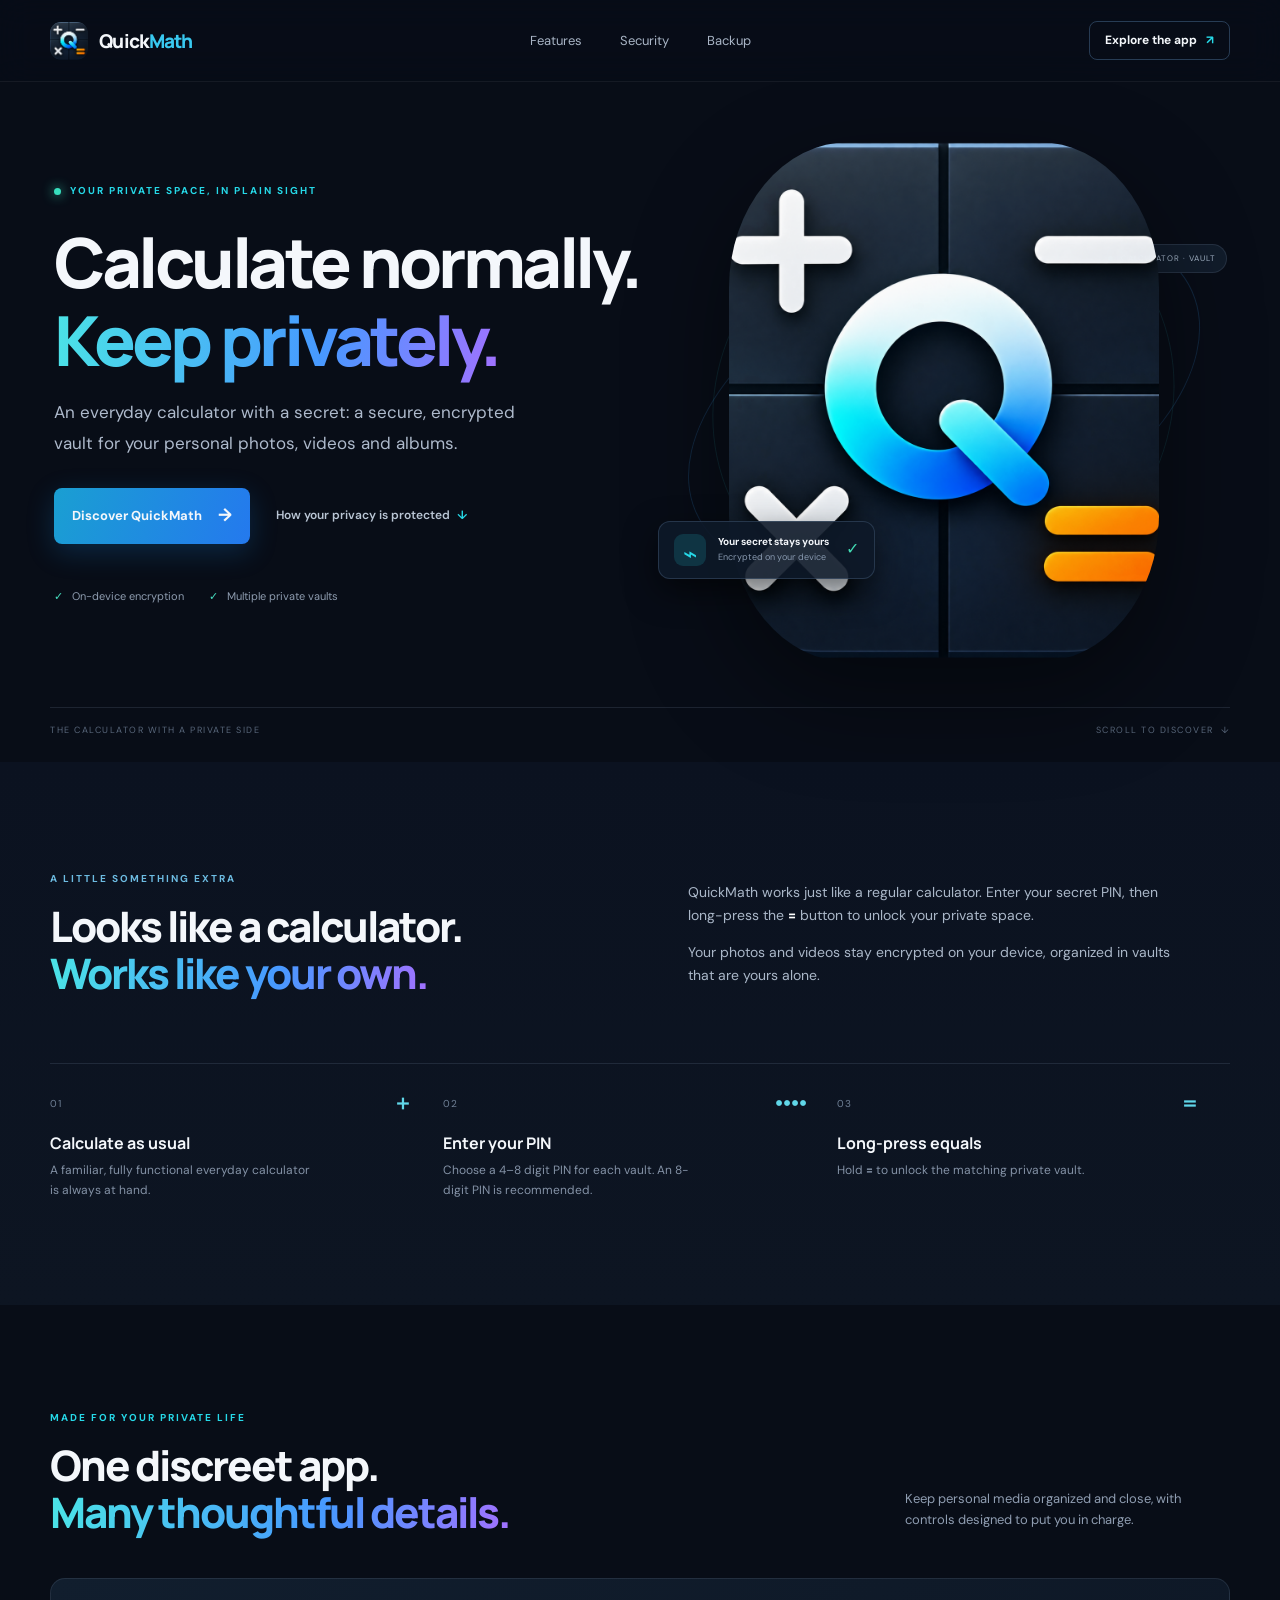
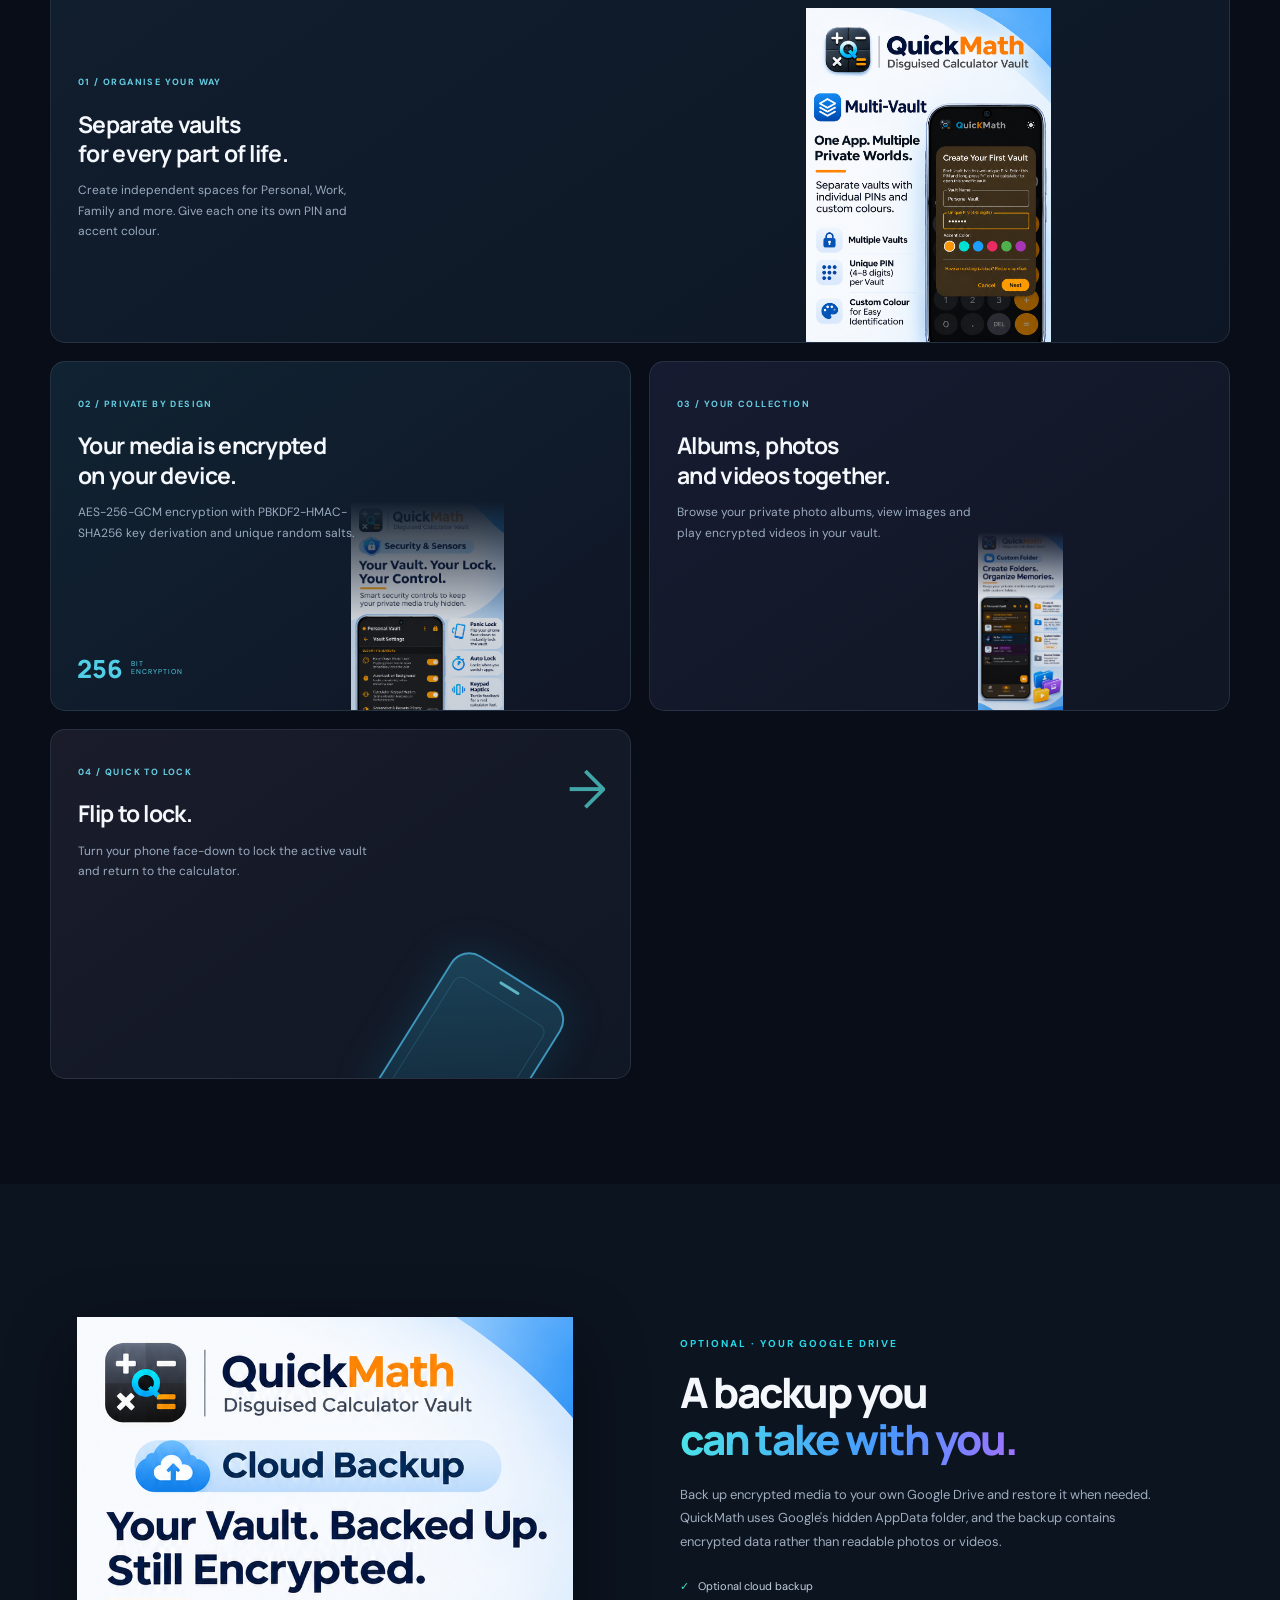
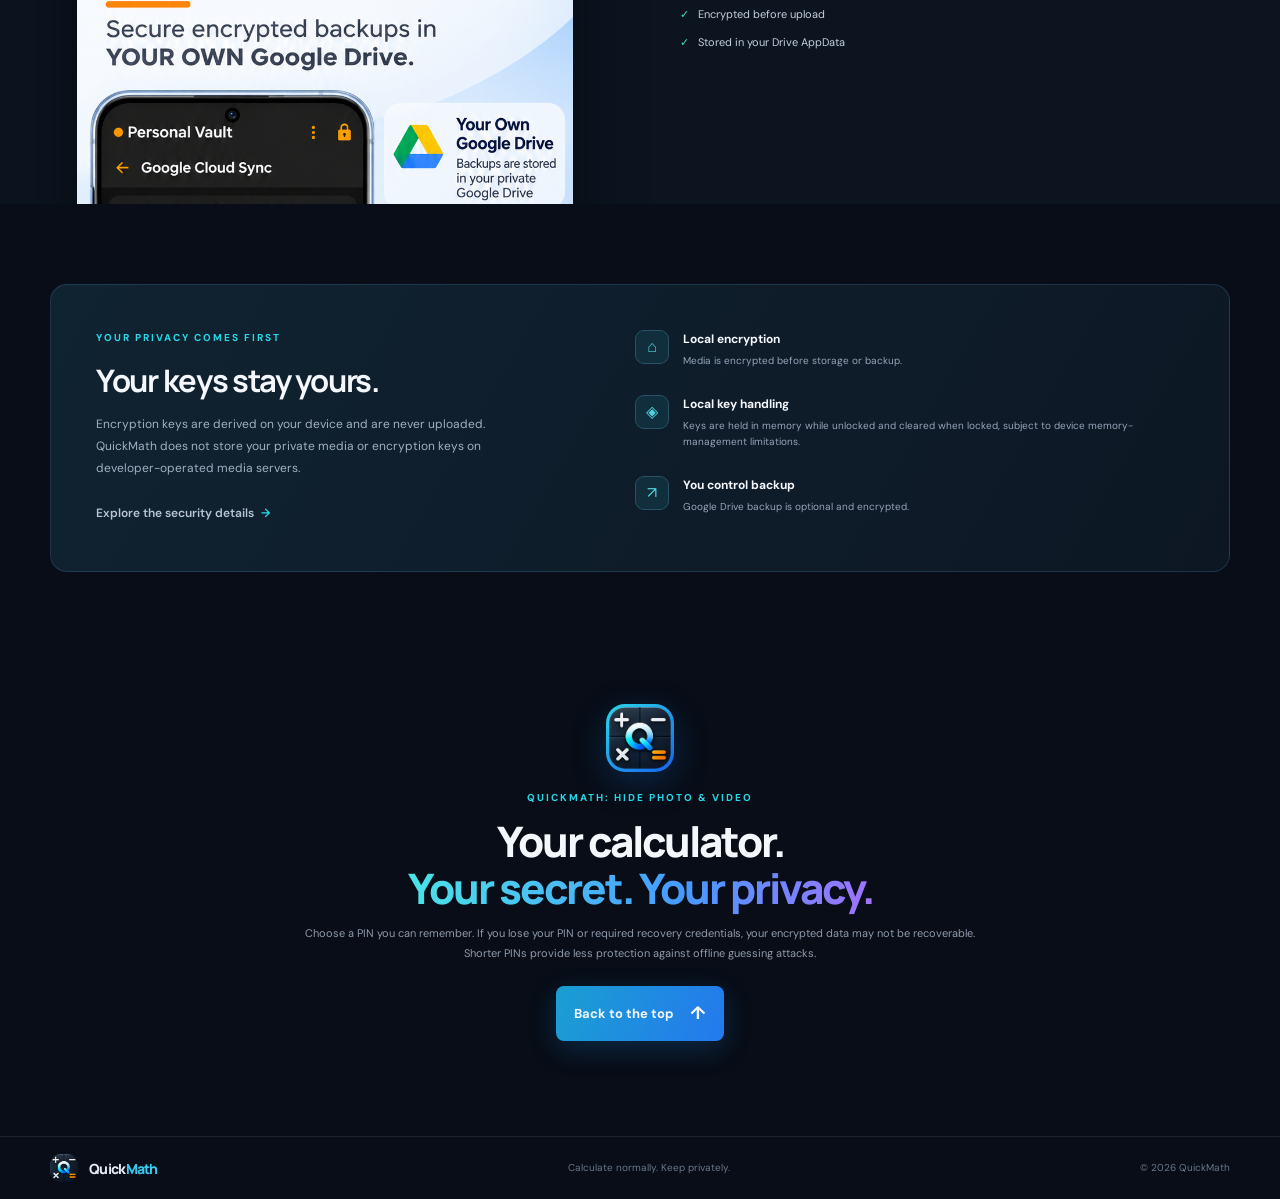
==== index.html @ 7831667c "Add QuickMath landing page" ====
<!doctype html>
<html lang="en">
<head>
  <meta charset="utf-8">
  <meta name="viewport" content="width=device-width, initial-scale=1">
  <meta name="theme-color" content="#080d17">
  <meta name="description" content="QuickMath is an everyday calculator with a private, encrypted multi-vault for your photos and videos.">
  <title>QuickMath — Calculate Normally. Keep Privately.</title>
  <link rel="icon" type="image/png" href="Assets/QuickMath_icon.png">
  <link rel="preconnect" href="https://fonts.googleapis.com">
  <link rel="preconnect" href="https://fonts.gstatic.com" crossorigin>
  <link href="https://fonts.googleapis.com/css2?family=DM+Sans:wght@400;500;600;700&family=Manrope:wght@400;500;600;700;800&display=swap" rel="stylesheet">
  <link rel="stylesheet" href="styles.css">
</head>
<body>
  <header class="site-header">
    <a class="brand" href="#top" aria-label="QuickMath home"><img src="Assets/QuickMath_icon.png" alt="" width="42" height="42"><span>Quick<span class="brand-accent">Math</span></span></a>
    <nav aria-label="Main navigation">
      <a href="#features">Features</a><a href="#security">Security</a><a href="#backup">Backup</a>
    </nav>
    <a class="header-cta" href="#how-it-works">Explore the app <span aria-hidden="true">↗</span></a>
  </header>

  <main id="top">
    <section class="hero page-width">
      <div class="hero-copy">
        <div class="eyebrow"><span class="status-dot"></span> YOUR PRIVATE SPACE, IN PLAIN SIGHT</div>
        <h1>Calculate normally.<br><span>Keep privately.</span></h1>
        <p class="hero-lede">An everyday calculator with a secret: a secure, encrypted vault for your personal photos, videos and albums.</p>
        <div class="hero-actions"><a class="button button-primary" href="#how-it-works">Discover QuickMath <span aria-hidden="true">→</span></a><a class="text-link" href="#security">How your privacy is protected <span aria-hidden="true">↓</span></a></div>
        <div class="trust-row"><span><i>✓</i> On-device encryption</span><span><i>✓</i> Multiple private vaults</span></div>
      </div>
      <div class="hero-art" aria-label="QuickMath calculator app icon">
        <div class="orbit orbit-one"></div><div class="orbit orbit-two"></div>
        <div class="hero-glow"></div>
        <img src="Assets/QuickMath_icon.png" alt="QuickMath app icon: a calculator with a magnifying glass" width="520" height="520">
        <div class="floating-note"><span class="note-icon">⌁</span><span><strong>Your secret stays yours</strong><small>Encrypted on your device</small></span><span class="note-check">✓</span></div>
        <div class="tiny-chip"><span class="chip-dot"></span> CALCULATOR · VAULT</div>
      </div>
      <div class="hero-bottom"><span>THE CALCULATOR WITH A PRIVATE SIDE</span><span>SCROLL TO DISCOVER&nbsp; ↓</span></div>
    </section>

    <section class="intro-section section-pad" id="how-it-works">
      <div class="page-width intro-grid">
        <div><div class="eyebrow muted-eyebrow">A LITTLE SOMETHING EXTRA</div><h2>Looks like a calculator.<br><span>Works like your own.</span></h2></div>
        <div class="intro-text"><p>QuickMath works just like a regular calculator. Enter your secret PIN, then long-press the <strong>=</strong> button to unlock your private space.</p><p>Your photos and videos stay encrypted on your device, organized in vaults that are yours alone.</p></div>
      </div>
      <div class="page-width steps">
        <article><span class="step-number">01</span><span class="step-icon">＋</span><h3>Calculate as usual</h3><p>A familiar, fully functional everyday calculator is always at hand.</p></article>
        <article><span class="step-number">02</span><span class="step-icon">••••</span><h3>Enter your PIN</h3><p>Choose a 4–8 digit PIN for each vault. An 8-digit PIN is recommended.</p></article>
        <article><span class="step-number">03</span><span class="step-icon">＝</span><h3>Long-press equals</h3><p>Hold <strong>=</strong> to unlock the matching private vault.</p></article>
      </div>
    </section>

    <section class="features-section section-pad" id="features">
      <div class="page-width">
        <div class="section-heading"><div><div class="eyebrow">MADE FOR YOUR PRIVATE LIFE</div><h2>One discreet app.<br><span>Many thoughtful details.</span></h2></div><p>Keep personal media organized and close, with controls designed to put you in charge.</p></div>
        <div class="feature-grid">
          <article class="feature-card feature-wide"><div class="feature-copy"><span class="feature-kicker">01 / ORGANISE YOUR WAY</span><h3>Separate vaults<br>for every part of life.</h3><p>Create independent spaces for Personal, Work, Family and more. Give each one its own PIN and accent colour.</p></div><img src="Assets/QuickMath Multi-Vault Poster.png" alt="QuickMath multi-vault feature" loading="lazy"></article>
          <article class="feature-card feature-encryption" id="security"><span class="feature-kicker">02 / PRIVATE BY DESIGN</span><h3>Your media is encrypted<br>on your device.</h3><p>AES-256-GCM encryption with PBKDF2-HMAC-SHA256 key derivation and unique random salts.</p><div class="security-stamp"><span>256</span><small>BIT<br>ENCRYPTION</small></div><img src="Assets/QuickMath Vault Security Poster.png" alt="QuickMath vault security" loading="lazy"></article>
          <article class="feature-card feature-organization"><span class="feature-kicker">03 / YOUR COLLECTION</span><h3>Albums, photos<br>and videos together.</h3><p>Browse your private photo albums, view images and play encrypted videos in your vault.</p><img src="Assets/QuickMath Folder Organization Poster.png" alt="Organize private media in QuickMath" loading="lazy"></article>
          <article class="feature-card feature-panic"><span class="feature-kicker">04 / QUICK TO LOCK</span><div class="panic-icon">↘</div><h3>Flip to lock.</h3><p>Turn your phone face-down to lock the active vault and return to the calculator.</p><div class="phone-graphic"><span></span><i></i></div></article>
        </div>
      </div>
    </section>

    <section class="backup-section section-pad" id="backup">
      <div class="page-width backup-grid">
        <div class="backup-art"><div class="backup-orb"></div><img src="Assets/QuickMath Cloud Backup Vault.png" alt="QuickMath encrypted Google Drive backup" loading="lazy"></div>
        <div class="backup-copy"><div class="eyebrow">OPTIONAL · YOUR GOOGLE DRIVE</div><h2>A backup you<br><span>can take with you.</span></h2><p>Back up encrypted media to your own Google Drive and restore it when needed. QuickMath uses Google's hidden AppData folder, and the backup contains encrypted data rather than readable photos or videos.</p><div class="backup-points"><span><i>✓</i> Optional cloud backup</span><span><i>✓</i> Encrypted before upload</span><span><i>✓</i> Stored in your Drive AppData</span></div></div>
      </div>
    </section>

    <section class="privacy-section section-pad">
      <div class="page-width privacy-panel"><div class="privacy-copy"><div class="eyebrow">YOUR PRIVACY COMES FIRST</div><h2>Your keys stay yours.</h2><p>Encryption keys are derived on your device and are never uploaded. QuickMath does not store your private media or encryption keys on developer-operated media servers.</p><a class="text-link" href="#security">Explore the security details <span aria-hidden="true">→</span></a></div><div class="privacy-facts"><div><span class="fact-icon">⌂</span><span><strong>Local encryption</strong><small>Media is encrypted before storage or backup.</small></span></div><div><span class="fact-icon">◈</span><span><strong>Local key handling</strong><small>Keys are held in memory while unlocked and cleared when locked, subject to device memory-management limitations.</small></span></div><div><span class="fact-icon">↗</span><span><strong>You control backup</strong><small>Google Drive backup is optional and encrypted.</small></span></div></div></div>
    </section>

    <section class="closing-section page-width"><div class="closing-icon"><img src="Assets/QuickMath_icon.png" alt="" loading="lazy"></div><div class="eyebrow">QUICKMATH: HIDE PHOTO &amp; VIDEO</div><h2>Your calculator.<br><span>Your secret. Your privacy.</span></h2><p>Choose a PIN you can remember. If you lose your PIN or required recovery credentials, your encrypted data may not be recoverable. Shorter PINs provide less protection against offline guessing attacks.</p><a class="button button-primary" href="#top">Back to the top <span aria-hidden="true">↑</span></a></section>
  </main>
  <footer class="site-footer"><div class="page-width footer-inner"><a class="brand" href="#top"><img src="Assets/QuickMath_icon.png" alt="" width="32" height="32"><span>Quick<span class="brand-accent">Math</span></span></a><span>Calculate normally. Keep privately.</span><span>© <span id="year">2026</span> QuickMath</span></div></footer>
  <script>document.getElementById('year').textContent = new Date().getFullYear();</script>
</body>
</html>
---- styles.css ----
:root{color-scheme:dark;--bg:#080d17;--panel:#0e1624;--panel2:#111d2c;--text:#f4f7fb;--muted:#a7b2c2;--soft:#718096;--line:rgba(166,190,221,.13);--cyan:#26d9e8;--blue:#408dff;--orange:#ffad35;--font:'DM Sans',sans-serif;--display:'Manrope',sans-serif}*{box-sizing:border-box}html{scroll-behavior:smooth;scroll-padding-top:90px}body{margin:0;background:var(--bg);color:var(--text);font-family:var(--font);font-size:16px;line-height:1.65}a{color:inherit;text-decoration:none}.page-width{width:min(1180px,calc(100% - 64px));margin-inline:auto}.site-header{height:82px;padding:0 max(32px,calc((100vw - 1180px)/2));display:flex;align-items:center;justify-content:space-between;border-bottom:1px solid rgba(255,255,255,.06);position:sticky;top:0;z-index:10;background:rgba(8,13,23,.87);backdrop-filter:blur(16px)}.brand{display:flex;align-items:center;gap:11px;font:800 19px var(--display);letter-spacing:-.7px}.brand img{width:38px;height:38px;border-radius:11px;object-fit:cover}.brand-accent{color:#39c9f0}.site-header nav{display:flex;gap:38px;color:#a9b5c6;font-size:13px}.site-header nav a:hover,.text-link:hover{color:var(--cyan)}.header-cta{border:1px solid rgba(115,170,225,.3);padding:9px 15px;border-radius:8px;font-size:12px;font-weight:700}.header-cta span{color:var(--cyan);margin-left:6px}.hero{min-height:680px;display:grid;grid-template-columns:1.03fr .97fr;align-items:center;position:relative;padding-top:34px;padding-bottom:75px}.hero-copy{padding:0 0 15px 4px;position:relative;z-index:1}.eyebrow{font-size:10px;letter-spacing:2px;font-weight:700;color:var(--cyan);display:flex;align-items:center;gap:9px}.status-dot,.chip-dot{width:7px;height:7px;border-radius:50%;background:#38debd;box-shadow:0 0 12px #38debd}.hero h1,.section-heading h2,.intro-grid h2,.backup-copy h2,.closing-section h2{font:800 clamp(42px,5.7vw,69px)/1.12 var(--display);letter-spacing:-3.5px;margin:24px 0 19px}.hero h1 span,.intro-grid h2 span,.section-heading h2 span,.backup-copy h2 span,.closing-section h2 span{background:linear-gradient(100deg,#4be2e7 2%,#4799ff 60%,#a271ff 100%);-webkit-background-clip:text;background-clip:text;color:transparent}.hero-lede{max-width:490px;color:#aebacc;font-size:17px;line-height:1.8}.hero-actions{display:flex;align-items:center;gap:26px;margin-top:30px}.button{display:inline-flex;align-items:center;gap:16px;padding:13px 18px;border-radius:8px;font-weight:700;font-size:13px;transition:transform .2s,box-shadow .2s}.button:hover{transform:translateY(-2px)}.button-primary{background:linear-gradient(110deg,#1a9fd2,#2479ee);box-shadow:0 8px 28px rgba(24,142,231,.22)}.button-primary span{font-size:18px}.text-link{font-size:12px;font-weight:600;color:#b9c5d4}.text-link span{color:var(--cyan);margin-left:4px}.trust-row{display:flex;gap:25px;margin-top:43px;color:#8e9caf;font-size:11px}.trust-row i,.backup-points i{font-style:normal;color:#46dfc0;margin-right:6px}.hero-art{height:520px;position:relative;display:grid;place-items:center}.hero-art img{width:min(78%,430px);aspect-ratio:1;object-fit:cover;border-radius:28%;position:relative;z-index:1;filter:drop-shadow(0 35px 50px rgba(0,0,0,.45));animation:float 6s ease-in-out infinite}.hero-glow{position:absolute;width:75%;height:75%;border-radius:50%;background:radial-gradient(circle,rgba(0,180,255,.21),rgba(33,70,201,.11) 42%,transparent 70%);filter:blur(12px)}.orbit{position:absolute;border:1px solid rgba(66,165,255,.17);border-radius:50%;transform:rotate(-24deg)}.orbit-one{width:95%;height:58%}.orbit-two{width:82%;height:82%;border-color:rgba(64,222,231,.1)}.floating-note{position:absolute;z-index:2;left:0;bottom:83px;display:flex;gap:12px;align-items:center;padding:12px 15px;background:rgba(14,25,40,.9);border:1px solid rgba(133,177,218,.2);border-radius:12px;box-shadow:0 12px 32px #0008}.note-icon{width:32px;height:32px;display:grid;place-items:center;border-radius:9px;background:#0f3443;color:var(--cyan);font-size:24px}.floating-note strong,.floating-note small{display:block}.floating-note strong{font-size:10px}.floating-note small{font-size:9px;color:#8798ae}.note-check{color:#42dbb3;margin-left:5px}.tiny-chip{position:absolute;right:3px;top:102px;padding:7px 10px;border:1px solid var(--line);border-radius:20px;font-size:8px;letter-spacing:1px;color:#a5b5c8;background:#111c2b}.chip-dot{display:inline-block;width:5px;height:5px;margin-right:5px}.hero-bottom{position:absolute;bottom:24px;left:0;right:0;border-top:1px solid var(--line);padding-top:15px;display:flex;justify-content:space-between;color:#59677b;font-size:9px;letter-spacing:1.5px}.section-pad{padding:105px 0}.intro-section{background:linear-gradient(180deg,#0b1220,#0d1522)}.intro-grid{display:grid;grid-template-columns:1fr 1fr;gap:95px;align-items:center}.muted-eyebrow{color:#6dbce2}.intro-grid h2,.section-heading h2,.backup-copy h2{font-size:42px;letter-spacing:-2px;margin:16px 0 0}.intro-text{color:#aab7c8;font-size:14px;max-width:490px}.intro-text p+p{margin-top:12px}.intro-text strong{color:#fff}.steps{display:grid;grid-template-columns:repeat(3,1fr);margin-top:62px;border-top:1px solid var(--line)}.steps article{padding:25px 32px 0 0;position:relative}.step-number{font-size:10px;color:#708096;letter-spacing:1px}.step-icon{position:absolute;right:30px;top:22px;color:#60d6e8;font-size:21px;font-weight:700}.steps h3{font:700 16px var(--display);margin:16px 0 7px}.steps p{color:#8492a6;font-size:12px;max-width:270px;margin:0}.features-section{background:#080d17}.section-heading{display:flex;align-items:end;justify-content:space-between;margin-bottom:42px}.section-heading h2{margin-top:15px}.section-heading>p{color:#8f9db1;font-size:13px;max-width:325px;margin:0 0 5px}.feature-grid{display:grid;grid-template-columns:1fr 1fr;gap:18px}.feature-card{position:relative;overflow:hidden;min-height:325px;border:1px solid var(--line);border-radius:15px;background:linear-gradient(145deg,#111e2e,#0d1624);padding:27px}.feature-kicker{color:#66cde2;font-size:9px;letter-spacing:1.4px;font-weight:700}.feature-card h3{font:700 23px/1.28 var(--display);letter-spacing:-.7px;margin:16px 0 10px;position:relative;z-index:1}.feature-card p{font-size:12px;line-height:1.7;color:#9aabc0;max-width:300px;position:relative;z-index:1}.feature-wide{min-height:365px;grid-column:1 / -1;display:flex;align-items:center}.feature-wide img{position:absolute;right:-2%;bottom:-28%;width:55%;height:120%;object-fit:contain;object-position:center;mask-image:linear-gradient(90deg,transparent 0%,black 25%);}.feature-wide .feature-copy{position:relative;z-index:1;width:48%}.feature-encryption,.feature-organization{min-height:350px}.feature-encryption{background:linear-gradient(145deg,#102332,#101525)}.feature-encryption img{position:absolute;right:-10%;bottom:-35%;width:90%;height:95%;object-fit:contain;opacity:.83;mask-image:linear-gradient(180deg,transparent 0%,black 36%)}.security-stamp{position:absolute;z-index:2;bottom:24px;left:26px;display:flex;align-items:center;gap:8px;color:#50cfe6}.security-stamp span{font:800 25px var(--display)}.security-stamp small{font-size:7px;line-height:1.15;letter-spacing:1px}.feature-organization{background:linear-gradient(145deg,#171b31,#101623)}.feature-organization img{position:absolute;width:80%;height:53%;object-fit:contain;bottom:-2%;right:-4%;opacity:.88;mask-image:linear-gradient(180deg,transparent 0%,black 35%)}.feature-panic{background:linear-gradient(145deg,#1a1c2a,#101725);min-height:350px}.panic-icon{position:absolute;right:28px;top:18px;font-size:50px;color:#51d5d3;transform:rotate(-45deg);opacity:.75}.phone-graphic{position:absolute;width:130px;height:190px;right:17%;bottom:-76px;border:2px solid #3e95bb;border-radius:22px;transform:rotate(32deg);background:linear-gradient(145deg,#1c4358,#102133);box-shadow:0 0 45px #139ec92b}.phone-graphic span{position:absolute;top:9px;left:40%;width:23px;height:3px;background:#5bb3c3;border-radius:4px}.phone-graphic i{position:absolute;inset:25px 10px;border:1px solid #3988a54d;border-radius:9px}.backup-section{background:#0c1420;overflow:hidden}.backup-grid{display:grid;grid-template-columns:1fr 1fr;gap:80px;align-items:center}.backup-art{height:410px;position:relative;display:grid;place-items:center}.backup-art img{width:95%;height:95%;object-fit:contain;position:relative;z-index:1;filter:drop-shadow(0 25px 35px #0007)}.backup-orb{position:absolute;width:68%;height:68%;border-radius:50%;background:radial-gradient(circle,#204c71,transparent 68%);filter:blur(24px)}.backup-copy h2{font-size:42px}.backup-copy>p{font-size:13px;color:#9eacbe;line-height:1.8;max-width:490px;margin:20px 0}.backup-points{display:grid;gap:10px;margin-top:24px;color:#c3cfdd;font-size:11px}.privacy-section{padding-top:80px;padding-bottom:92px}.privacy-panel{display:grid;grid-template-columns:.9fr 1.1fr;gap:90px;border:1px solid rgba(92,164,218,.2);background:linear-gradient(120deg,#102331,#0d1724);border-radius:17px;padding:45px}.privacy-copy h2{font:700 31px var(--display);letter-spacing:-1.3px;margin:13px 0}.privacy-copy p{font-size:12px;color:#a0b0c2;line-height:1.8;max-width:410px;margin-bottom:20px}.privacy-facts{display:grid;gap:16px}.privacy-facts>div{display:flex;align-items:flex-start;gap:14px}.fact-icon{width:34px;height:34px;flex:0 0 34px;border:1px solid #285166;background:#102e3b;border-radius:9px;display:grid;place-items:center;color:#53d0dc}.privacy-facts strong,.privacy-facts small{display:block}.privacy-facts strong{font-size:12px}.privacy-facts small{font-size:10px;color:#95a5b8;line-height:1.6;margin-top:3px}.closing-section{text-align:center;padding-top:40px;padding-bottom:95px}.closing-icon{width:68px;height:68px;padding:3px;margin:0 auto 18px;border-radius:19px;background:linear-gradient(140deg,#28d8e9,#1763ea);box-shadow:0 10px 35px #146cc344}.closing-icon img{width:100%;height:100%;border-radius:16px}.closing-section .eyebrow{justify-content:center}.closing-section h2{font-size:42px;letter-spacing:-2px;margin:12px 0}.closing-section>p{max-width:690px;margin:0 auto 22px;color:#8e9bad;font-size:11px;line-height:1.8}.site-footer{border-top:1px solid var(--line);padding:17px 0}.footer-inner{display:flex;align-items:center;justify-content:space-between;color:#69778b;font-size:10px}.footer-inner .brand{color:#e4ebf5;font-size:14px}.footer-inner .brand img{width:28px;height:28px}.footer-inner .brand-accent{color:#39c9f0}@keyframes float{0%,100%{transform:translateY(0)}50%{transform:translateY(-10px)}}@media(max-width:800px){.page-width{width:min(100% - 40px,620px)}.site-header{height:70px;padding:0 20px}.site-header nav{gap:17px}.site-header nav a{font-size:11px}.header-cta{display:none}.hero{grid-template-columns:1fr;min-height:auto;padding-top:74px;padding-bottom:80px}.hero-copy{text-align:center}.eyebrow{justify-content:center}.hero-lede{margin-inline:auto}.hero-actions,.trust-row{justify-content:center}.hero-art{height:410px;grid-row:1;margin-bottom:16px}.hero-art img{width:min(63%,330px)}.floating-note{left:4%;bottom:55px}.tiny-chip{right:5%;top:45px}.hero-bottom{bottom:25px}.intro-grid,.backup-grid,.privacy-panel{grid-template-columns:1fr;gap:25px}.intro-grid{text-align:center}.intro-text{margin:auto}.section-pad{padding:78px 0}.steps{margin-top:40px}.feature-wide img{width:60%;right:-8%}.privacy-panel{padding:30px}.backup-art{height:320px;grid-row:2}.backup-copy{text-align:center}.backup-copy .eyebrow{justify-content:center}.backup-copy>p{margin-inline:auto}.backup-points{width:max-content;max-width:100%;margin-inline:auto;text-align:left}.privacy-copy{text-align:center}.privacy-copy .eyebrow{justify-content:center}.privacy-copy p{margin-inline:auto}.privacy-copy .text-link{display:inline-block}}@media(max-width:560px){body{font-size:15px}.page-width{width:calc(100% - 36px)}.site-header{padding:0 17px}.brand{font-size:16px}.brand img{width:33px;height:33px}.site-header nav{gap:12px}.site-header nav a{font-size:10px}.hero{padding-top:46px}.hero h1{font-size:43px;letter-spacing:-2.4px;margin-top:19px}.hero-lede{font-size:14px}.hero-actions{flex-direction:column;gap:17px}.trust-row{font-size:9px;gap:14px;margin-top:31px}.hero-art{height:335px}.hero-art img{width:65%}.floating-note{bottom:40px;left:0;padding:9px}.floating-note strong{font-size:9px}.floating-note small{font-size:8px}.tiny-chip{right:0;top:25px}.hero-bottom{font-size:7px}.section-pad{padding:65px 0}.intro-grid h2,.section-heading h2,.backup-copy h2{font-size:33px;letter-spacing:-1.7px}.intro-text{text-align:left;font-size:13px}.steps{grid-template-columns:1fr;gap:0;border-top:0;margin-top:31px}.steps article{border-top:1px solid var(--line);padding:18px 35px 18px 0}.step-icon{top:16px;right:4px}.steps h3{margin:9px 0 3px}.section-heading{display:block;text-align:center}.section-heading>p{margin:15px auto 0}.feature-grid{grid-template-columns:1fr;gap:13px}.feature-card{min-height:300px;padding:22px}.feature-wide{grid-column:auto;min-height:390px;align-items:flex-start}.feature-wide .feature-copy{width:100%}.feature-wide img{width:100%;height:66%;right:-4%;bottom:-6%;mask-image:linear-gradient(180deg,transparent 0%,black 24%)}.feature-encryption,.feature-organization,.feature-panic{min-height:330px}.feature-encryption img{width:105%;right:-15%;bottom:-26%}.feature-organization img{width:96%;right:-8%}.security-stamp{bottom:17px;left:22px}.phone-graphic{right:19%;width:105px;height:155px;bottom:-66px}.backup-art{height:275px}.privacy-panel{padding:26px 20px}.privacy-facts small{font-size:9px}.closing-section h2{font-size:34px;letter-spacing:-1.6px}.footer-inner{flex-wrap:wrap;gap:12px}.footer-inner>span:nth-child(2){display:none}}@media(prefers-reduced-motion:reduce){html{scroll-behavior:auto}*,*::before,*::after{animation-duration:.01ms!important;animation-iteration-count:1!important;transition-duration:.01ms!important}}
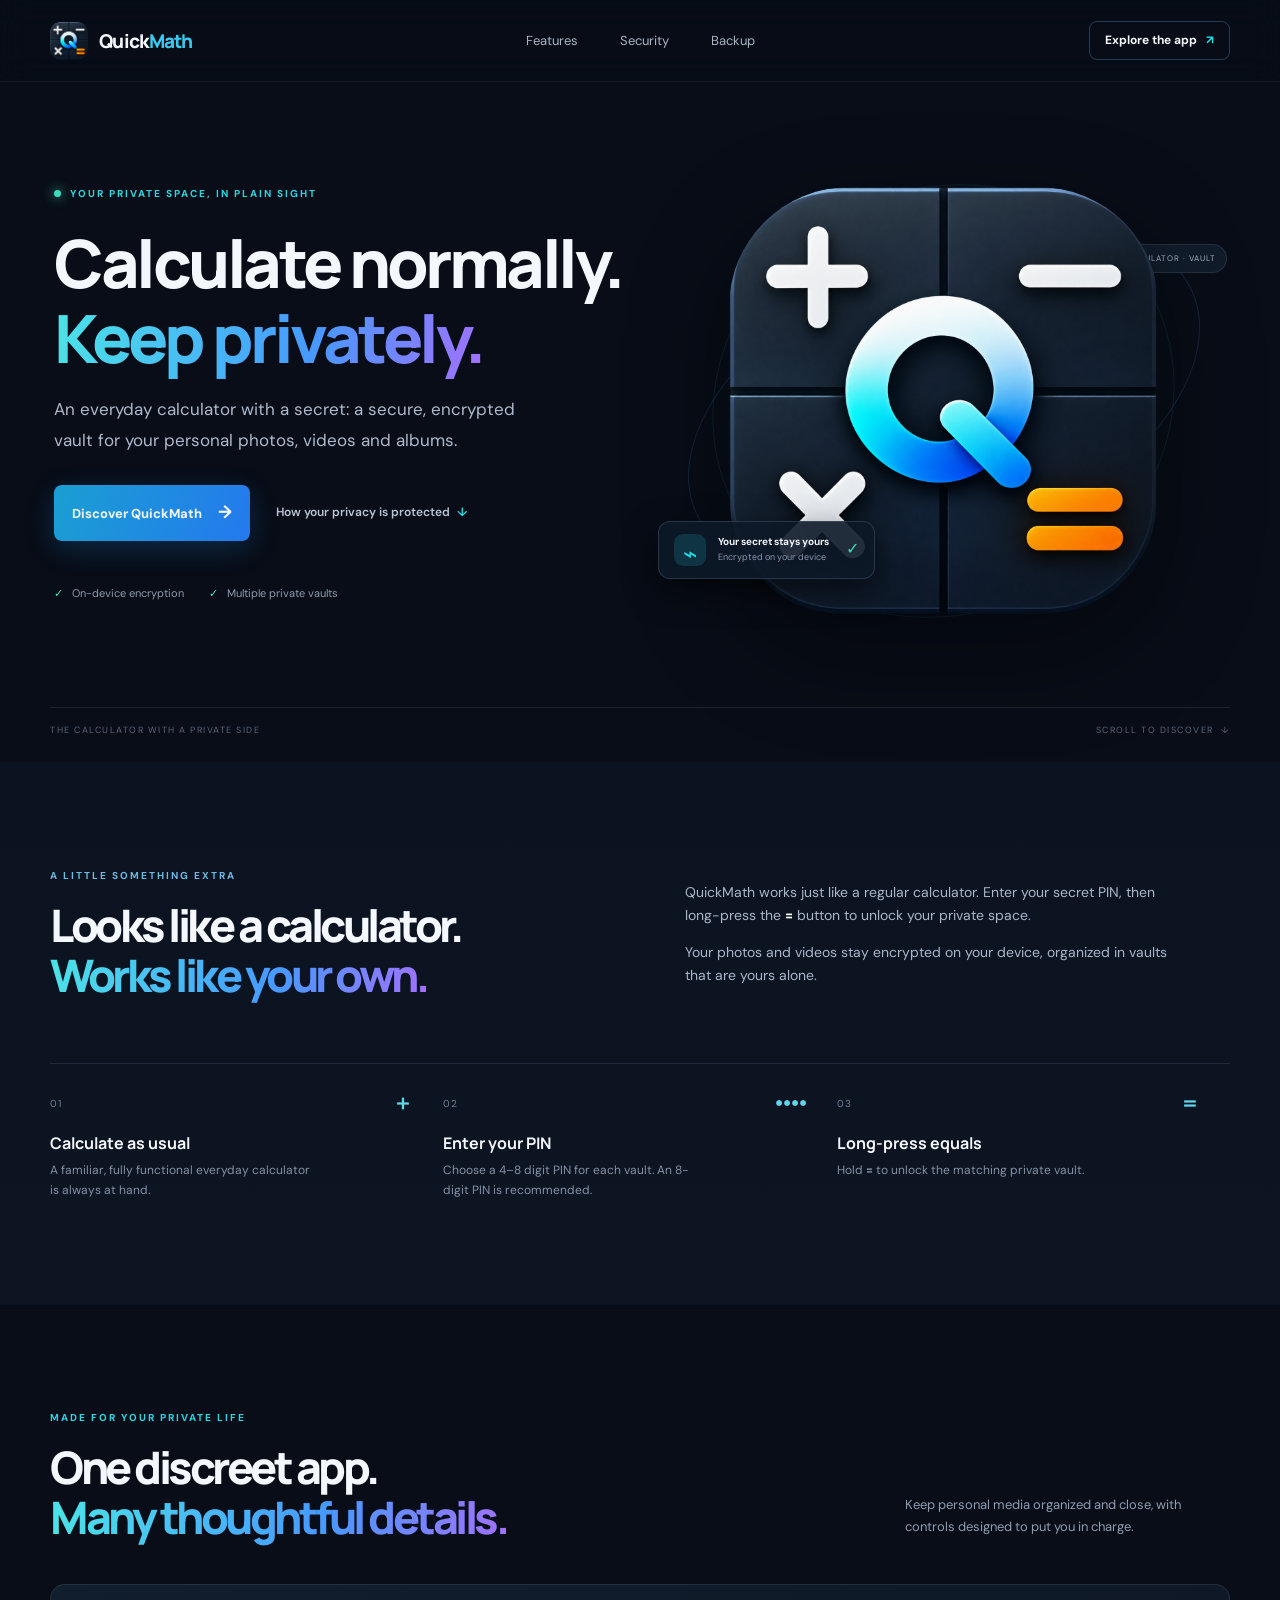
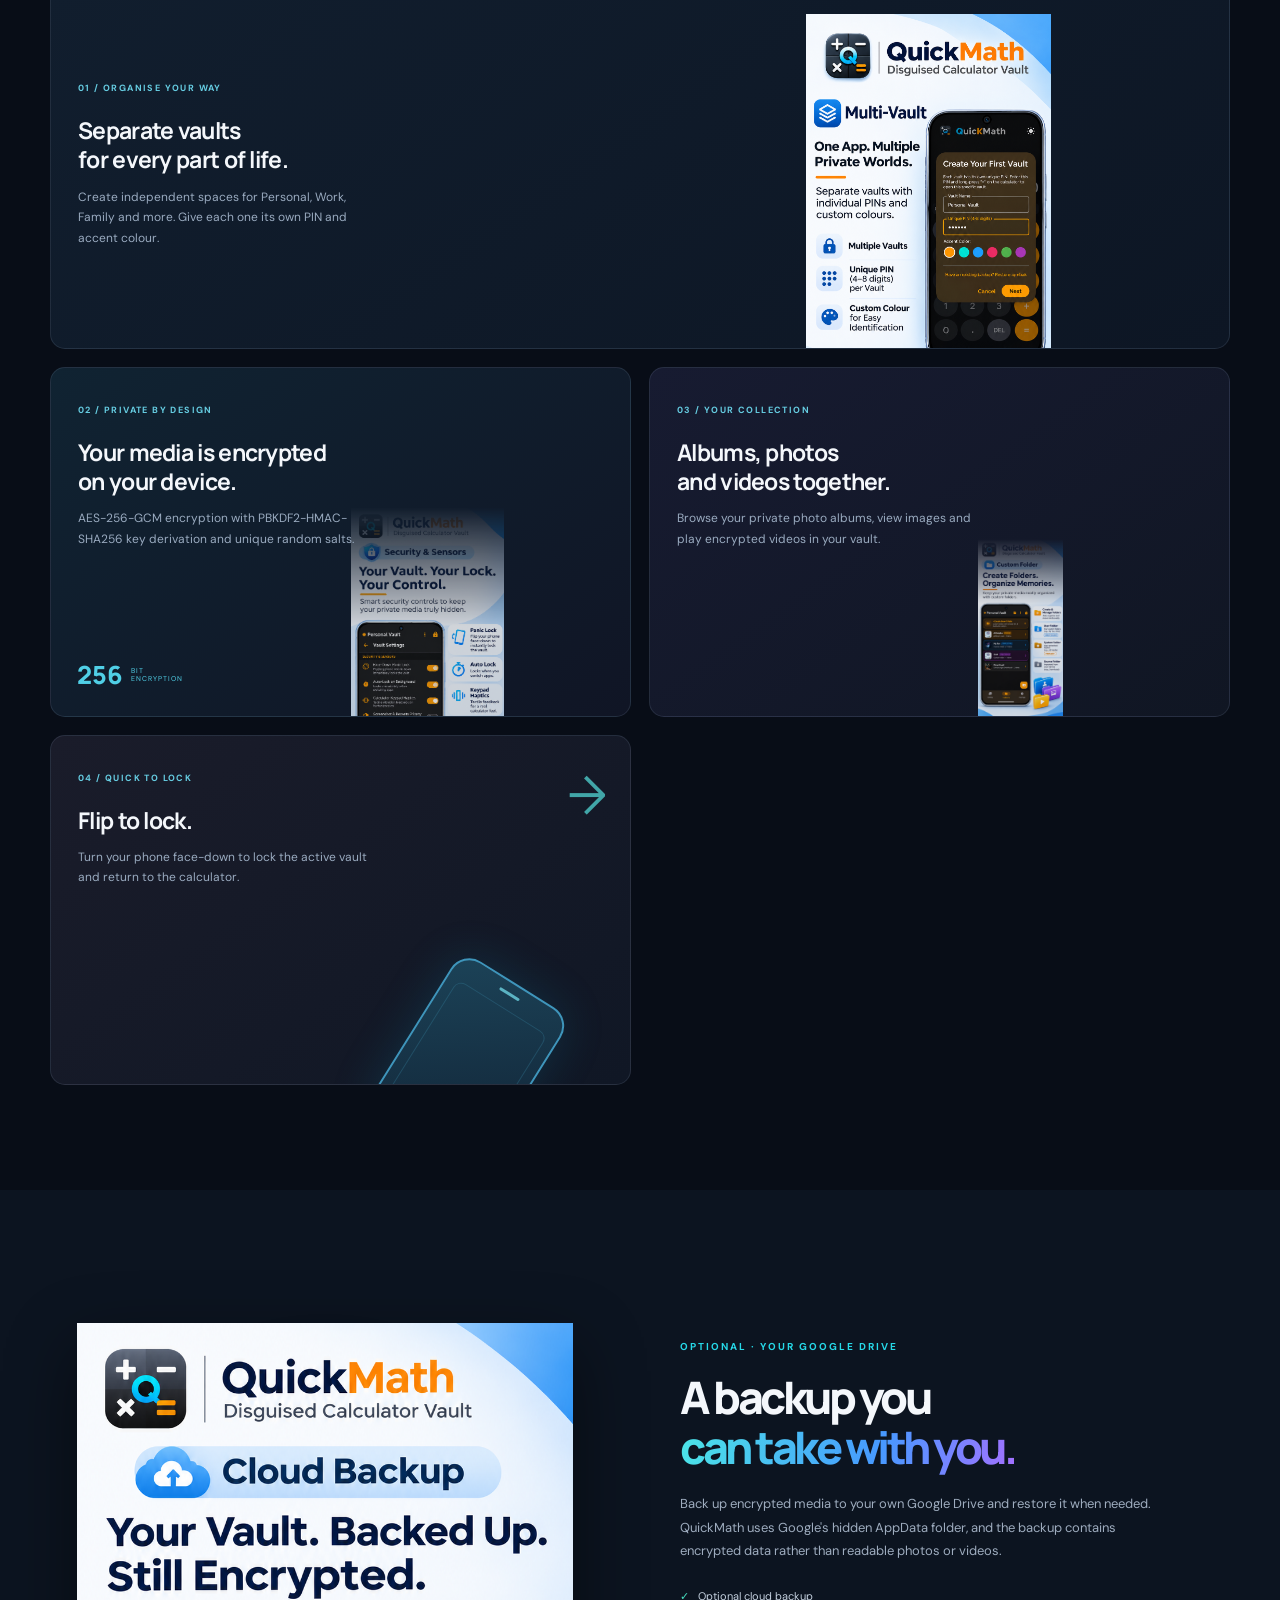
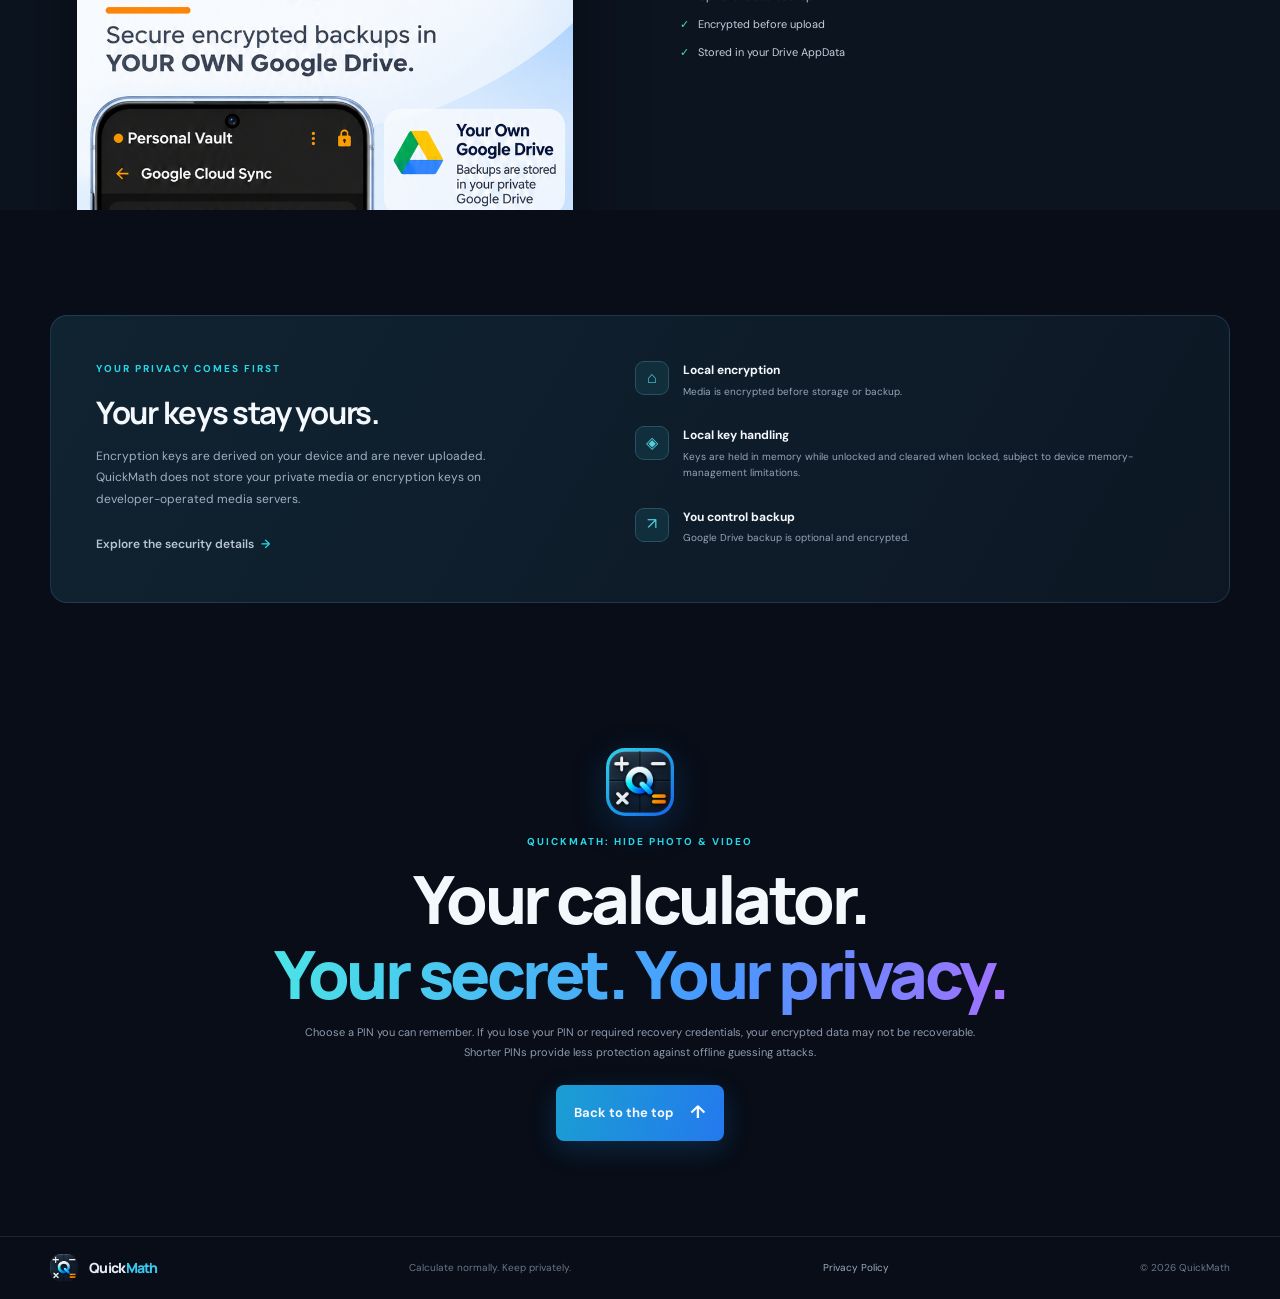
==== commit 40bc552a: "Add QuickMath privacy policy page" ====
--- a/index.html
+++ b/index.html
@@ -77,7 +77,7 @@
 
     <section class="closing-section page-width"><div class="closing-icon"><img src="Assets/QuickMath_icon.png" alt="" loading="lazy"></div><div class="eyebrow">QUICKMATH: HIDE PHOTO &amp; VIDEO</div><h2>Your calculator.<br><span>Your secret. Your privacy.</span></h2><p>Choose a PIN you can remember. If you lose your PIN or required recovery credentials, your encrypted data may not be recoverable. Shorter PINs provide less protection against offline guessing attacks.</p><a class="button button-primary" href="#top">Back to the top <span aria-hidden="true">↑</span></a></section>
   </main>
-  <footer class="site-footer"><div class="page-width footer-inner"><a class="brand" href="#top"><img src="Assets/QuickMath_icon.png" alt="" width="32" height="32"><span>Quick<span class="brand-accent">Math</span></span></a><span>Calculate normally. Keep privately.</span><span>© <span id="year">2026</span> QuickMath</span></div></footer>
+  <footer class="site-footer"><div class="page-width footer-inner"><a class="brand" href="#top"><img src="Assets/QuickMath_icon.png" alt="" width="32" height="32"><span>Quick<span class="brand-accent">Math</span></span></a><span>Calculate normally. Keep privately.</span><a href="privacy-policy.html">Privacy Policy</a><span>© <span id="year">2026</span> QuickMath</span></div></footer>
   <script>document.getElementById('year').textContent = new Date().getFullYear();</script>
 </body>
 </html>
--- a/styles.css
+++ b/styles.css
@@ -1 +1,111 @@
 :root{color-scheme:dark;--bg:#080d17;--panel:#0e1624;--panel2:#111d2c;--text:#f4f7fb;--muted:#a7b2c2;--soft:#718096;--line:rgba(166,190,221,.13);--cyan:#26d9e8;--blue:#408dff;--orange:#ffad35;--font:'DM Sans',sans-serif;--display:'Manrope',sans-serif}*{box-sizing:border-box}html{scroll-behavior:smooth;scroll-padding-top:90px}body{margin:0;background:var(--bg);color:var(--text);font-family:var(--font);font-size:16px;line-height:1.65}a{color:inherit;text-decoration:none}.page-width{width:min(1180px,calc(100% - 64px));margin-inline:auto}.site-header{height:82px;padding:0 max(32px,calc((100vw - 1180px)/2));display:flex;align-items:center;justify-content:space-between;border-bottom:1px solid rgba(255,255,255,.06);position:sticky;top:0;z-index:10;background:rgba(8,13,23,.87);backdrop-filter:blur(16px)}.brand{display:flex;align-items:center;gap:11px;font:800 19px var(--display);letter-spacing:-.7px}.brand img{width:38px;height:38px;border-radius:11px;object-fit:cover}.brand-accent{color:#39c9f0}.site-header nav{display:flex;gap:38px;color:#a9b5c6;font-size:13px}.site-header nav a:hover,.text-link:hover{color:var(--cyan)}.header-cta{border:1px solid rgba(115,170,225,.3);padding:9px 15px;border-radius:8px;font-size:12px;font-weight:700}.header-cta span{color:var(--cyan);margin-left:6px}.hero{min-height:680px;display:grid;grid-template-columns:1.03fr .97fr;align-items:center;position:relative;padding-top:34px;padding-bottom:75px}.hero-copy{padding:0 0 15px 4px;position:relative;z-index:1}.eyebrow{font-size:10px;letter-spacing:2px;font-weight:700;color:var(--cyan);display:flex;align-items:center;gap:9px}.status-dot,.chip-dot{width:7px;height:7px;border-radius:50%;background:#38debd;box-shadow:0 0 12px #38debd}.hero h1,.section-heading h2,.intro-grid h2,.backup-copy h2,.closing-section h2{font:800 clamp(42px,5.7vw,69px)/1.12 var(--display);letter-spacing:-3.5px;margin:24px 0 19px}.hero h1 span,.intro-grid h2 span,.section-heading h2 span,.backup-copy h2 span,.closing-section h2 span{background:linear-gradient(100deg,#4be2e7 2%,#4799ff 60%,#a271ff 100%);-webkit-background-clip:text;background-clip:text;color:transparent}.hero-lede{max-width:490px;color:#aebacc;font-size:17px;line-height:1.8}.hero-actions{display:flex;align-items:center;gap:26px;margin-top:30px}.button{display:inline-flex;align-items:center;gap:16px;padding:13px 18px;border-radius:8px;font-weight:700;font-size:13px;transition:transform .2s,box-shadow .2s}.button:hover{transform:translateY(-2px)}.button-primary{background:linear-gradient(110deg,#1a9fd2,#2479ee);box-shadow:0 8px 28px rgba(24,142,231,.22)}.button-primary span{font-size:18px}.text-link{font-size:12px;font-weight:600;color:#b9c5d4}.text-link span{color:var(--cyan);margin-left:4px}.trust-row{display:flex;gap:25px;margin-top:43px;color:#8e9caf;font-size:11px}.trust-row i,.backup-points i{font-style:normal;color:#46dfc0;margin-right:6px}.hero-art{height:520px;position:relative;display:grid;place-items:center}.hero-art img{width:min(78%,430px);aspect-ratio:1;object-fit:cover;border-radius:28%;position:relative;z-index:1;filter:drop-shadow(0 35px 50px rgba(0,0,0,.45));animation:float 6s ease-in-out infinite}.hero-glow{position:absolute;width:75%;height:75%;border-radius:50%;background:radial-gradient(circle,rgba(0,180,255,.21),rgba(33,70,201,.11) 42%,transparent 70%);filter:blur(12px)}.orbit{position:absolute;border:1px solid rgba(66,165,255,.17);border-radius:50%;transform:rotate(-24deg)}.orbit-one{width:95%;height:58%}.orbit-two{width:82%;height:82%;border-color:rgba(64,222,231,.1)}.floating-note{position:absolute;z-index:2;left:0;bottom:83px;display:flex;gap:12px;align-items:center;padding:12px 15px;background:rgba(14,25,40,.9);border:1px solid rgba(133,177,218,.2);border-radius:12px;box-shadow:0 12px 32px #0008}.note-icon{width:32px;height:32px;display:grid;place-items:center;border-radius:9px;background:#0f3443;color:var(--cyan);font-size:24px}.floating-note strong,.floating-note small{display:block}.floating-note strong{font-size:10px}.floating-note small{font-size:9px;color:#8798ae}.note-check{color:#42dbb3;margin-left:5px}.tiny-chip{position:absolute;right:3px;top:102px;padding:7px 10px;border:1px solid var(--line);border-radius:20px;font-size:8px;letter-spacing:1px;color:#a5b5c8;background:#111c2b}.chip-dot{display:inline-block;width:5px;height:5px;margin-right:5px}.hero-bottom{position:absolute;bottom:24px;left:0;right:0;border-top:1px solid var(--line);padding-top:15px;display:flex;justify-content:space-between;color:#59677b;font-size:9px;letter-spacing:1.5px}.section-pad{padding:105px 0}.intro-section{background:linear-gradient(180deg,#0b1220,#0d1522)}.intro-grid{display:grid;grid-template-columns:1fr 1fr;gap:95px;align-items:center}.muted-eyebrow{color:#6dbce2}.intro-grid h2,.section-heading h2,.backup-copy h2{font-size:42px;letter-spacing:-2px;margin:16px 0 0}.intro-text{color:#aab7c8;font-size:14px;max-width:490px}.intro-text p+p{margin-top:12px}.intro-text strong{color:#fff}.steps{display:grid;grid-template-columns:repeat(3,1fr);margin-top:62px;border-top:1px solid var(--line)}.steps article{padding:25px 32px 0 0;position:relative}.step-number{font-size:10px;color:#708096;letter-spacing:1px}.step-icon{position:absolute;right:30px;top:22px;color:#60d6e8;font-size:21px;font-weight:700}.steps h3{font:700 16px var(--display);margin:16px 0 7px}.steps p{color:#8492a6;font-size:12px;max-width:270px;margin:0}.features-section{background:#080d17}.section-heading{display:flex;align-items:end;justify-content:space-between;margin-bottom:42px}.section-heading h2{margin-top:15px}.section-heading>p{color:#8f9db1;font-size:13px;max-width:325px;margin:0 0 5px}.feature-grid{display:grid;grid-template-columns:1fr 1fr;gap:18px}.feature-card{position:relative;overflow:hidden;min-height:325px;border:1px solid var(--line);border-radius:15px;background:linear-gradient(145deg,#111e2e,#0d1624);padding:27px}.feature-kicker{color:#66cde2;font-size:9px;letter-spacing:1.4px;font-weight:700}.feature-card h3{font:700 23px/1.28 var(--display);letter-spacing:-.7px;margin:16px 0 10px;position:relative;z-index:1}.feature-card p{font-size:12px;line-height:1.7;color:#9aabc0;max-width:300px;position:relative;z-index:1}.feature-wide{min-height:365px;grid-column:1 / -1;display:flex;align-items:center}.feature-wide img{position:absolute;right:-2%;bottom:-28%;width:55%;height:120%;object-fit:contain;object-position:center;mask-image:linear-gradient(90deg,transparent 0%,black 25%);}.feature-wide .feature-copy{position:relative;z-index:1;width:48%}.feature-encryption,.feature-organization{min-height:350px}.feature-encryption{background:linear-gradient(145deg,#102332,#101525)}.feature-encryption img{position:absolute;right:-10%;bottom:-35%;width:90%;height:95%;object-fit:contain;opacity:.83;mask-image:linear-gradient(180deg,transparent 0%,black 36%)}.security-stamp{position:absolute;z-index:2;bottom:24px;left:26px;display:flex;align-items:center;gap:8px;color:#50cfe6}.security-stamp span{font:800 25px var(--display)}.security-stamp small{font-size:7px;line-height:1.15;letter-spacing:1px}.feature-organization{background:linear-gradient(145deg,#171b31,#101623)}.feature-organization img{position:absolute;width:80%;height:53%;object-fit:contain;bottom:-2%;right:-4%;opacity:.88;mask-image:linear-gradient(180deg,transparent 0%,black 35%)}.feature-panic{background:linear-gradient(145deg,#1a1c2a,#101725);min-height:350px}.panic-icon{position:absolute;right:28px;top:18px;font-size:50px;color:#51d5d3;transform:rotate(-45deg);opacity:.75}.phone-graphic{position:absolute;width:130px;height:190px;right:17%;bottom:-76px;border:2px solid #3e95bb;border-radius:22px;transform:rotate(32deg);background:linear-gradient(145deg,#1c4358,#102133);box-shadow:0 0 45px #139ec92b}.phone-graphic span{position:absolute;top:9px;left:40%;width:23px;height:3px;background:#5bb3c3;border-radius:4px}.phone-graphic i{position:absolute;inset:25px 10px;border:1px solid #3988a54d;border-radius:9px}.backup-section{background:#0c1420;overflow:hidden}.backup-grid{display:grid;grid-template-columns:1fr 1fr;gap:80px;align-items:center}.backup-art{height:410px;position:relative;display:grid;place-items:center}.backup-art img{width:95%;height:95%;object-fit:contain;position:relative;z-index:1;filter:drop-shadow(0 25px 35px #0007)}.backup-orb{position:absolute;width:68%;height:68%;border-radius:50%;background:radial-gradient(circle,#204c71,transparent 68%);filter:blur(24px)}.backup-copy h2{font-size:42px}.backup-copy>p{font-size:13px;color:#9eacbe;line-height:1.8;max-width:490px;margin:20px 0}.backup-points{display:grid;gap:10px;margin-top:24px;color:#c3cfdd;font-size:11px}.privacy-section{padding-top:80px;padding-bottom:92px}.privacy-panel{display:grid;grid-template-columns:.9fr 1.1fr;gap:90px;border:1px solid rgba(92,164,218,.2);background:linear-gradient(120deg,#102331,#0d1724);border-radius:17px;padding:45px}.privacy-copy h2{font:700 31px var(--display);letter-spacing:-1.3px;margin:13px 0}.privacy-copy p{font-size:12px;color:#a0b0c2;line-height:1.8;max-width:410px;margin-bottom:20px}.privacy-facts{display:grid;gap:16px}.privacy-facts>div{display:flex;align-items:flex-start;gap:14px}.fact-icon{width:34px;height:34px;flex:0 0 34px;border:1px solid #285166;background:#102e3b;border-radius:9px;display:grid;place-items:center;color:#53d0dc}.privacy-facts strong,.privacy-facts small{display:block}.privacy-facts strong{font-size:12px}.privacy-facts small{font-size:10px;color:#95a5b8;line-height:1.6;margin-top:3px}.closing-section{text-align:center;padding-top:40px;padding-bottom:95px}.closing-icon{width:68px;height:68px;padding:3px;margin:0 auto 18px;border-radius:19px;background:linear-gradient(140deg,#28d8e9,#1763ea);box-shadow:0 10px 35px #146cc344}.closing-icon img{width:100%;height:100%;border-radius:16px}.closing-section .eyebrow{justify-content:center}.closing-section h2{font-size:42px;letter-spacing:-2px;margin:12px 0}.closing-section>p{max-width:690px;margin:0 auto 22px;color:#8e9bad;font-size:11px;line-height:1.8}.site-footer{border-top:1px solid var(--line);padding:17px 0}.footer-inner{display:flex;align-items:center;justify-content:space-between;color:#69778b;font-size:10px}.footer-inner .brand{color:#e4ebf5;font-size:14px}.footer-inner .brand img{width:28px;height:28px}.footer-inner .brand-accent{color:#39c9f0}@keyframes float{0%,100%{transform:translateY(0)}50%{transform:translateY(-10px)}}@media(max-width:800px){.page-width{width:min(100% - 40px,620px)}.site-header{height:70px;padding:0 20px}.site-header nav{gap:17px}.site-header nav a{font-size:11px}.header-cta{display:none}.hero{grid-template-columns:1fr;min-height:auto;padding-top:74px;padding-bottom:80px}.hero-copy{text-align:center}.eyebrow{justify-content:center}.hero-lede{margin-inline:auto}.hero-actions,.trust-row{justify-content:center}.hero-art{height:410px;grid-row:1;margin-bottom:16px}.hero-art img{width:min(63%,330px)}.floating-note{left:4%;bottom:55px}.tiny-chip{right:5%;top:45px}.hero-bottom{bottom:25px}.intro-grid,.backup-grid,.privacy-panel{grid-template-columns:1fr;gap:25px}.intro-grid{text-align:center}.intro-text{margin:auto}.section-pad{padding:78px 0}.steps{margin-top:40px}.feature-wide img{width:60%;right:-8%}.privacy-panel{padding:30px}.backup-art{height:320px;grid-row:2}.backup-copy{text-align:center}.backup-copy .eyebrow{justify-content:center}.backup-copy>p{margin-inline:auto}.backup-points{width:max-content;max-width:100%;margin-inline:auto;text-align:left}.privacy-copy{text-align:center}.privacy-copy .eyebrow{justify-content:center}.privacy-copy p{margin-inline:auto}.privacy-copy .text-link{display:inline-block}}@media(max-width:560px){body{font-size:15px}.page-width{width:calc(100% - 36px)}.site-header{padding:0 17px}.brand{font-size:16px}.brand img{width:33px;height:33px}.site-header nav{gap:12px}.site-header nav a{font-size:10px}.hero{padding-top:46px}.hero h1{font-size:43px;letter-spacing:-2.4px;margin-top:19px}.hero-lede{font-size:14px}.hero-actions{flex-direction:column;gap:17px}.trust-row{font-size:9px;gap:14px;margin-top:31px}.hero-art{height:335px}.hero-art img{width:65%}.floating-note{bottom:40px;left:0;padding:9px}.floating-note strong{font-size:9px}.floating-note small{font-size:8px}.tiny-chip{right:0;top:25px}.hero-bottom{font-size:7px}.section-pad{padding:65px 0}.intro-grid h2,.section-heading h2,.backup-copy h2{font-size:33px;letter-spacing:-1.7px}.intro-text{text-align:left;font-size:13px}.steps{grid-template-columns:1fr;gap:0;border-top:0;margin-top:31px}.steps article{border-top:1px solid var(--line);padding:18px 35px 18px 0}.step-icon{top:16px;right:4px}.steps h3{margin:9px 0 3px}.section-heading{display:block;text-align:center}.section-heading>p{margin:15px auto 0}.feature-grid{grid-template-columns:1fr;gap:13px}.feature-card{min-height:300px;padding:22px}.feature-wide{grid-column:auto;min-height:390px;align-items:flex-start}.feature-wide .feature-copy{width:100%}.feature-wide img{width:100%;height:66%;right:-4%;bottom:-6%;mask-image:linear-gradient(180deg,transparent 0%,black 24%)}.feature-encryption,.feature-organization,.feature-panic{min-height:330px}.feature-encryption img{width:105%;right:-15%;bottom:-26%}.feature-organization img{width:96%;right:-8%}.security-stamp{bottom:17px;left:22px}.phone-graphic{right:19%;width:105px;height:155px;bottom:-66px}.backup-art{height:275px}.privacy-panel{padding:26px 20px}.privacy-facts small{font-size:9px}.closing-section h2{font-size:34px;letter-spacing:-1.6px}.footer-inner{flex-wrap:wrap;gap:12px}.footer-inner>span:nth-child(2){display:none}}@media(prefers-reduced-motion:reduce){html{scroll-behavior:auto}*,*::before,*::after{animation-duration:.01ms!important;animation-iteration-count:1!important;transition-duration:.01ms!important}}
+
+/* Responsive layout refinements */
+img{max-width:100%;height:auto}
+.page-width{width:min(1180px,calc(100% - clamp(36px,8vw,64px)))}
+.hero,.intro-grid,.steps,.feature-grid,.backup-grid,.privacy-panel{min-width:0}
+.hero>* , .intro-grid>* , .steps>* , .feature-grid>* , .backup-grid>* , .privacy-panel>*{min-width:0}
+.hero h1,.intro-grid h2,.section-heading h2,.backup-copy h2,.closing-section h2{font-size:clamp(2.1rem,5.2vw,4.3rem);letter-spacing:clamp(-3.5px,-.35vw,-1.4px)}
+.intro-grid h2,.section-heading h2,.backup-copy h2{font-size:clamp(2rem,4vw,2.8rem)}
+.section-pad{padding-block:clamp(64px,9vw,105px)}
+.intro-grid{grid-template-columns:minmax(0,1fr) minmax(0,1fr);gap:clamp(28px,7vw,95px)}
+.backup-grid{grid-template-columns:minmax(0,1fr) minmax(0,1fr);gap:clamp(28px,7vw,80px)}
+.privacy-panel{grid-template-columns:minmax(0,.9fr) minmax(0,1.1fr);gap:clamp(24px,7vw,90px)}
+.feature-grid{grid-template-columns:repeat(2,minmax(0,1fr))}
+.feature-card p{max-width:min(300px,100%)}
+.feature-wide{grid-column:1/-1}
+.hero-art,.backup-art{min-height:0}
+.hero-art img,.backup-art img,.feature-card img{max-width:100%}
+.hero-lede,.backup-copy>p,.privacy-copy p,.closing-section>p{overflow-wrap:anywhere}
+.site-header nav a{padding:8px 2px}
+@media (max-width:900px){
+  .hero{grid-template-columns:minmax(0,1fr);min-height:0;padding-top:clamp(42px,7vw,74px);padding-bottom:78px}
+  .hero-copy{text-align:center;padding-inline:0}
+  .hero-copy>.eyebrow,.privacy-copy>.eyebrow,.backup-copy>.eyebrow{justify-content:center}
+  .hero-lede{margin-inline:auto}
+  .hero-actions,.trust-row{justify-content:center}
+  .hero-art{height:clamp(300px,52vw,410px);grid-row:1;margin-bottom:14px}
+  .hero-art img{width:min(63%,330px)}
+  .intro-grid,.backup-grid,.privacy-panel{grid-template-columns:minmax(0,1fr);gap:26px}
+  .intro-grid{text-align:center}
+  .intro-text{margin-inline:auto;text-align:left}
+  .backup-copy,.privacy-copy{text-align:center}
+  .backup-art{height:clamp(260px,42vw,360px);grid-row:2}
+  .backup-copy>p,.privacy-copy p{margin-inline:auto}
+  .backup-points{width:max-content;max-width:100%;margin-inline:auto;text-align:left}
+  .privacy-copy .text-link{display:inline-block}
+  .privacy-panel{padding:clamp(24px,5vw,36px)}
+}
+@media (max-width:600px){
+  .page-width{width:calc(100% - 36px)}
+  .site-header{height:auto;min-height:66px;padding:10px 18px;gap:8px}
+  .brand{gap:7px;font-size:15px;flex:0 0 auto}
+  .brand img{width:31px;height:31px}
+  .site-header nav{gap:clamp(4px,2vw,12px);justify-content:flex-end;flex-wrap:wrap}
+  .site-header nav a{font-size:clamp(9px,2.5vw,11px);padding:8px 2px}
+  .header-cta{display:none}
+  .hero{padding-top:36px;padding-bottom:72px}
+  .hero h1{font-size:clamp(2.25rem,10vw,3.1rem);letter-spacing:-.06em;margin-top:17px}
+  .eyebrow{font-size:9px;letter-spacing:1.5px}
+  .hero-lede{font-size:clamp(14px,3.8vw,16px)}
+  .hero-actions{gap:14px}
+  .trust-row{flex-wrap:wrap;gap:8px 16px;font-size:10px;margin-top:26px}
+  .hero-art{height:clamp(260px,78vw,340px);margin-bottom:8px}
+  .hero-art img{width:min(66%,280px)}
+  .floating-note{left:0;bottom:28px;padding:8px 10px;gap:8px}
+  .floating-note strong{font-size:9px}
+  .floating-note small{font-size:8px}
+  .tiny-chip{right:0;top:10px;font-size:7px}
+  .hero-bottom{font-size:7px;letter-spacing:.8px}
+  .intro-grid h2,.section-heading h2,.backup-copy h2{font-size:clamp(1.9rem,8vw,2.5rem)}
+  .steps{grid-template-columns:minmax(0,1fr);margin-top:30px;border-top:0}
+  .steps article{border-top:1px solid var(--line);padding:17px 34px 17px 0}
+  .step-icon{right:4px;top:14px}
+  .section-heading{display:block;text-align:center}
+  .section-heading>p{margin:14px auto 0}
+  .feature-grid{grid-template-columns:minmax(0,1fr);gap:13px}
+  .feature-wide{grid-column:auto;min-height:360px;align-items:flex-start}
+  .feature-wide .feature-copy{width:100%}
+  .feature-wide img{width:100%;height:66%;right:-4%;bottom:-6%;mask-image:linear-gradient(180deg,transparent 0%,black 24%)}
+  .feature-encryption,.feature-organization,.feature-panic{min-height:320px}
+  .feature-encryption img{width:105%;right:-15%;bottom:-26%}
+  .feature-organization img{width:96%;right:-8%}
+  .backup-art{height:clamp(235px,72vw,300px)}
+  .privacy-panel{padding:23px 18px}
+  .privacy-facts small{font-size:10px}
+  .closing-section h2{font-size:clamp(1.9rem,8vw,2.6rem)}
+  .footer-inner{flex-wrap:wrap;gap:10px 18px}
+  .footer-inner>span:nth-child(2){display:none}
+}
+@media (max-width:360px){
+  .page-width{width:calc(100% - 28px)}
+  .site-header{padding-inline:12px}
+  .brand{font-size:13px}
+  .brand img{width:28px;height:28px}
+  .site-header nav{gap:3px}
+  .site-header nav a{font-size:8px}
+  .hero-bottom{font-size:6px}
+  .floating-note{transform:scale(.9);transform-origin:left bottom}
+  .feature-card{padding:20px}
+  .privacy-panel{padding:21px 15px}
+}
+
+.policy-page{max-width:850px;padding-top:clamp(40px,8vw,88px);padding-bottom:clamp(56px,8vw,96px)}
+.policy-back{display:inline-block;margin-bottom:24px;color:#9fadc0;font-size:12px}
+.policy-page h1{font:800 clamp(2.6rem,7vw,4.2rem)/1.08 var(--display);letter-spacing:-.055em;margin:16px 0 10px}
+.policy-page h1 span{background:linear-gradient(100deg,#4be2e7 2%,#4799ff 60%,#a271ff 100%);-webkit-background-clip:text;background-clip:text;color:transparent}
+.policy-updated{color:#91a0b4;font-size:12px;margin:0 0 24px}
+.policy-intro{max-width:740px;color:#c1ccda;font-size:16px;line-height:1.8}
+.policy-notice{margin:26px 0 42px;padding:16px 18px;border:1px solid rgba(92,164,218,.25);border-radius:10px;background:#102331;color:#adbdcf;font-size:13px;line-height:1.7}
+.policy-notice strong{color:#fff}
+.policy-section{padding:26px 0;border-top:1px solid var(--line)}
+.policy-section h2{font:700 clamp(1.25rem,3vw,1.6rem)/1.3 var(--display);letter-spacing:-.4px;margin:0 0 14px}
+.policy-section h3{font:700 15px var(--display);margin:22px 0 7px}
+.policy-section p{max-width:780px;color:#a9b7c8;font-size:13px;line-height:1.85;margin:0 0 13px;overflow-wrap:anywhere}
+.policy-section p:last-child{margin-bottom:0}
+.policy-section ul,.policy-section ol{max-width:780px;padding-left:24px;color:#a9b7c8;font-size:13px;line-height:1.85;margin:0 0 16px}
+.policy-section li{padding-left:4px;margin:0 0 6px}
+.policy-section code{font-size:.92em;color:#7be1ed;overflow-wrap:anywhere}
+.policy-section a{color:#7be1ed;text-decoration:underline;text-underline-offset:3px}
+.footer-inner>a:not(.brand){color:#9bacc0}
+@media(max-width:600px){.policy-page{padding-top:38px}.policy-intro{font-size:14px}.policy-section{padding:22px 0}.policy-section p,.policy-section ul,.policy-section ol{font-size:12px}}
